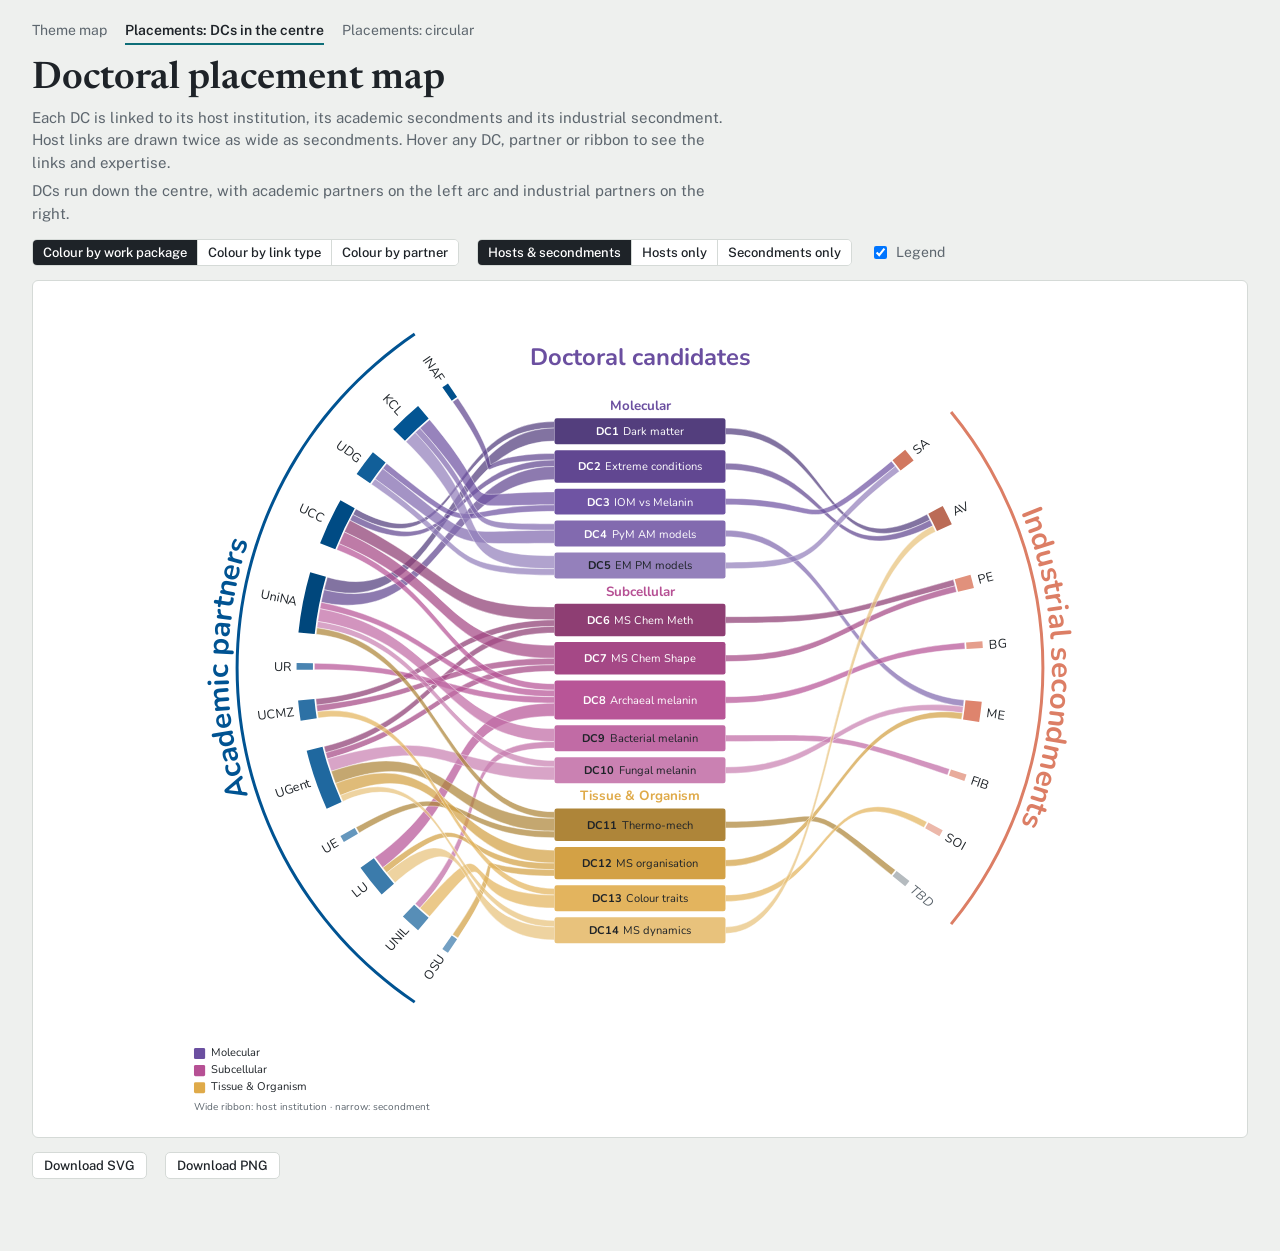
==== placements-centre.html @ cd707129 "Add placement maps linking DCs to hosts and secondments Two new pages built from Table_v3.xlsx: DCs " ====
<!doctype html>
<html lang="en">
<head>
<meta charset="utf-8">
<meta name="viewport" content="width=device-width, initial-scale=1, viewport-fit=cover">
<title>Placement map, centre</title>
<link rel="preconnect" href="https://fonts.googleapis.com">
<link rel="preconnect" href="https://fonts.gstatic.com" crossorigin>
<link href="https://fonts.googleapis.com/css2?family=Newsreader:opsz,wght@6..72,500;6..72,600&family=Public+Sans:wght@400;500;600;700&family=Nunito:wght@500;700;800&display=swap" rel="stylesheet">
<link rel="stylesheet" href="placements.css">
</head>
<body data-layout="cols">
<div class="wrap">
  <nav class="site" aria-label="Maps"><a href="index.html">Theme map</a><a href="placements-centre.html" aria-current="page">Placements: DCs in the centre</a><a href="placements-circular.html">Placements: circular</a></nav>
  <h1>Doctoral placement map</h1>
  <p>Each DC is linked to its host institution, its academic secondments and its industrial secondment. Host links are drawn twice as wide as secondments. Hover any DC, partner or ribbon to see the links and expertise.</p>
  <p>DCs run down the centre, with academic partners on the left arc and industrial partners on the right.</p>

  <div class="toolbar">
    <span class="seg" role="group" aria-label="Colour ribbons by">
      <button data-color="wp">Colour by work package</button><button data-color="kind">Colour by link type</button><button data-color="partner">Colour by partner</button>
    </span>
    <span class="seg" role="group" aria-label="Links shown">
      <button data-links="both">Hosts &amp; secondments</button><button data-links="host">Hosts only</button><button data-links="sec">Secondments only</button>
    </span>
    <label><input type="checkbox" id="optLegend"> Legend</label>
  </div>

  <div class="plate"><svg id="fig" role="img" aria-label="Map linking doctoral candidates to their host institutions and secondments"></svg></div>
  <div class="toolbar">
    <button class="btn" id="dlSvg">Download SVG</button>
    <button class="btn" id="dlPng">Download PNG</button>
  </div>
  <div class="note" id="dlNote"></div>
</div>
<div id="tip"></div>

<script src="placements.js"></script>
</body>
</html>
---- placements.css ----
:root{
  --bg:#EEF0EE; --panel:#FFFFFF; --ink:#1E2328; --muted:#5D666E; --line:#D5DAD7; --accent:#0E6E78;
  --sans:"Public Sans",system-ui,-apple-system,"Segoe UI",Arial,sans-serif;
  --serif:"Newsreader",Georgia,"Times New Roman",serif;
}
@media (prefers-color-scheme: dark){
  :root:not([data-theme="light"]){--bg:#15191C;--panel:#1E2428;--ink:#E7ECEA;--muted:#9AA5A8;--line:#343D42;--accent:#5FC2CB;}
}
:root[data-theme="dark"]{--bg:#15191C;--panel:#1E2428;--ink:#E7ECEA;--muted:#9AA5A8;--line:#343D42;--accent:#5FC2CB;}
*,*::before,*::after{box-sizing:border-box}
body{margin:0;background:var(--bg);color:var(--ink);font:15px/1.5 var(--sans)}
.wrap{max-width:1300px;margin:0 auto;padding:20px clamp(12px,3vw,32px) 48px}
h1{font:600 clamp(26px,3.4vw,38px)/1.1 var(--serif);margin:0}
p{margin:6px 0 0;color:var(--muted);max-width:78ch}
.plate{background:#fff;border:1px solid var(--line);border-radius:6px;padding:8px;margin-top:14px}
.plate svg{display:block;width:100%;height:auto;margin:0 auto;max-height:calc(100vh - 60px)}
.toolbar{display:flex;flex-wrap:wrap;gap:8px 18px;align-items:center;margin-top:14px;font-size:14px}
.toolbar label{display:inline-flex;align-items:center;gap:6px;color:var(--muted)}
.seg{display:inline-flex;border:1px solid var(--line);border-radius:5px;overflow:hidden}
.seg button{border:0;background:var(--panel);color:var(--ink);padding:5px 10px;font:500 13px var(--sans);cursor:pointer}
.seg button+button{border-left:1px solid var(--line)}
.seg button[aria-pressed="true"]{background:var(--ink);color:var(--panel)}
.btn{border:1px solid var(--line);background:var(--panel);color:var(--ink);border-radius:5px;padding:5px 11px;font:500 13px var(--sans);cursor:pointer}
.btn:hover{border-color:var(--ink)}
button:focus-visible,input:focus-visible{outline:2px solid var(--accent);outline-offset:2px}
.note{font-size:13px;color:var(--muted);min-height:1.4em;margin-top:6px}
#tip{position:fixed;pointer-events:none;background:#1E2328;color:#fff;font:13px/1.4 var(--sans);padding:6px 9px;border-radius:4px;opacity:0;transition:opacity .12s;z-index:9;max-width:300px}
#fig .rib,#fig .node{transition:opacity .15s}
#fig.focus .rib{opacity:.06!important}
#fig.focus .rib.on{opacity:.92!important}
#fig.focus .node{opacity:.3}
#fig.focus .node.on{opacity:1}
#fig [data-dc],#fig [data-pt]{cursor:pointer}
@media (prefers-reduced-motion:reduce){#fig .rib,#fig .node,#tip{transition:none}}
nav.site{display:flex;flex-wrap:wrap;gap:4px 18px;font-size:14px;margin-bottom:14px}
nav.site a{color:var(--muted);text-decoration:none;padding-bottom:2px;border-bottom:2px solid transparent}
nav.site a:hover{color:var(--ink)}
nav.site a[aria-current="page"]{color:var(--ink);font-weight:600;border-bottom-color:var(--accent)}
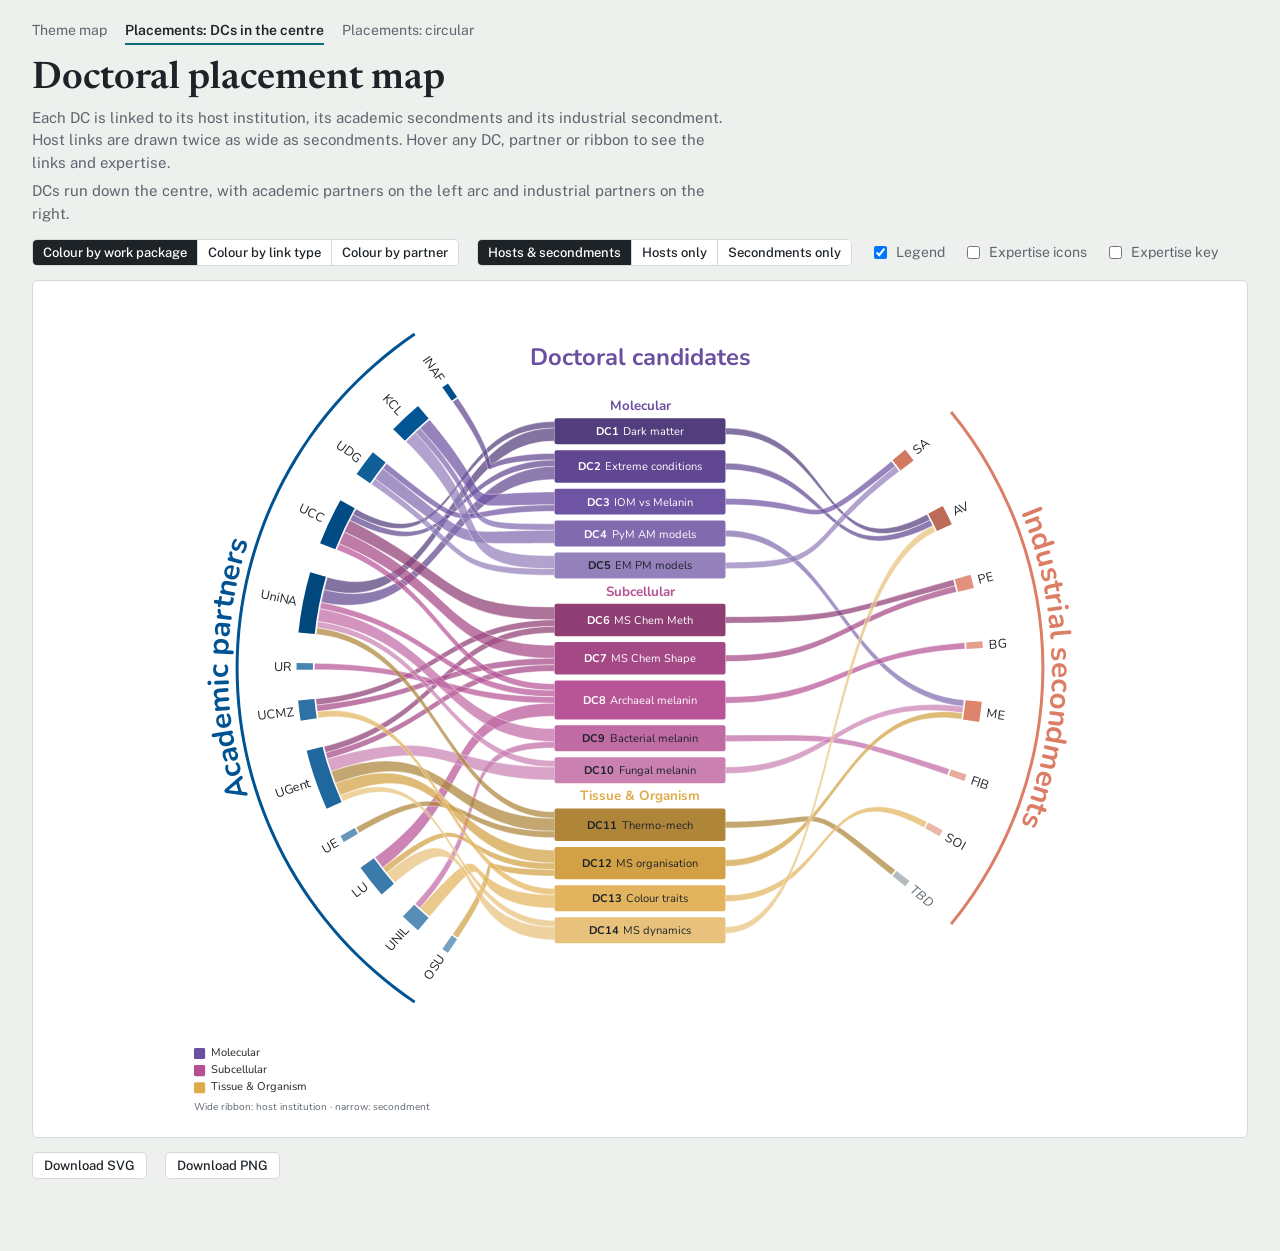
==== commit d48596c9: "Add optional expertise icons and key to placement maps - "Expertise icons" toggle draws pictograms b" ====
--- a/placements-centre.html
+++ b/placements-centre.html
@@ -24,6 +24,8 @@
       <button data-links="both">Hosts &amp; secondments</button><button data-links="host">Hosts only</button><button data-links="sec">Secondments only</button>
     </span>
     <label><input type="checkbox" id="optLegend"> Legend</label>
+    <label><input type="checkbox" id="optIcons"> Expertise icons</label>
+    <label><input type="checkbox" id="optKey"> Expertise key</label>
   </div>
 
   <div class="plate"><svg id="fig" role="img" aria-label="Map linking doctoral candidates to their host institutions and secondments"></svg></div>
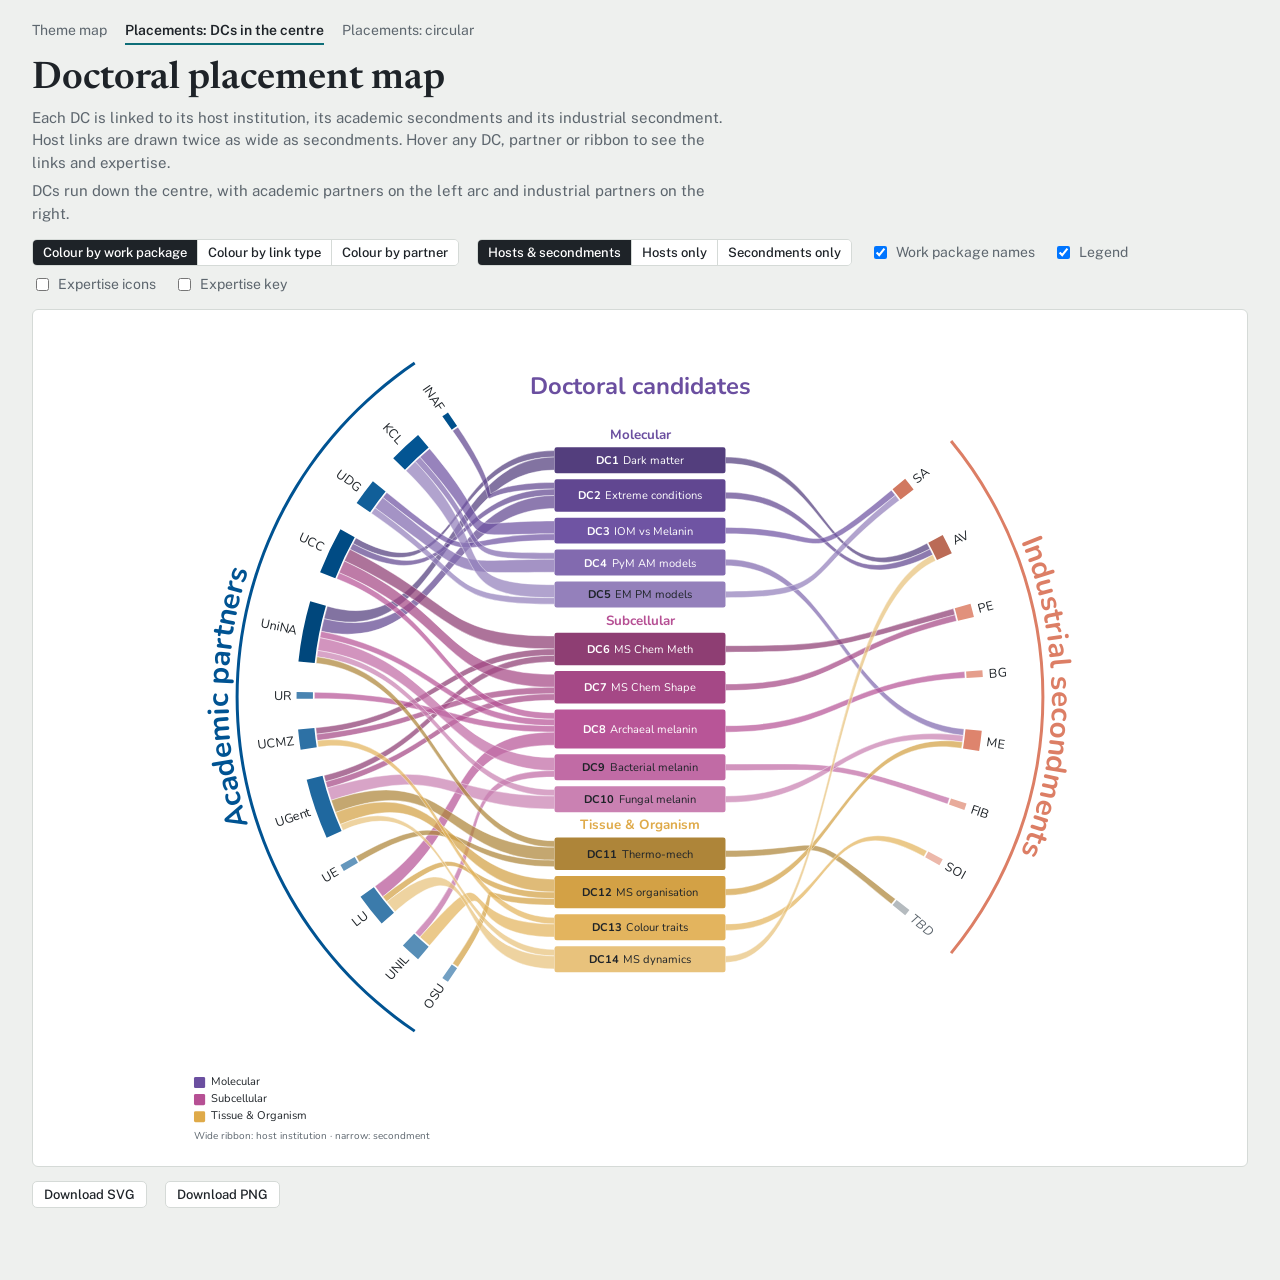
==== commit 58c5bafe: "Black line-only expertise icons; toggle for work package names - Expertise icons and key drawn as pl" ====
--- a/placements-centre.html
+++ b/placements-centre.html
@@ -23,6 +23,7 @@
     <span class="seg" role="group" aria-label="Links shown">
       <button data-links="both">Hosts &amp; secondments</button><button data-links="host">Hosts only</button><button data-links="sec">Secondments only</button>
     </span>
+    <label><input type="checkbox" id="optWP"> Work package names</label>
     <label><input type="checkbox" id="optLegend"> Legend</label>
     <label><input type="checkbox" id="optIcons"> Expertise icons</label>
     <label><input type="checkbox" id="optKey"> Expertise key</label>
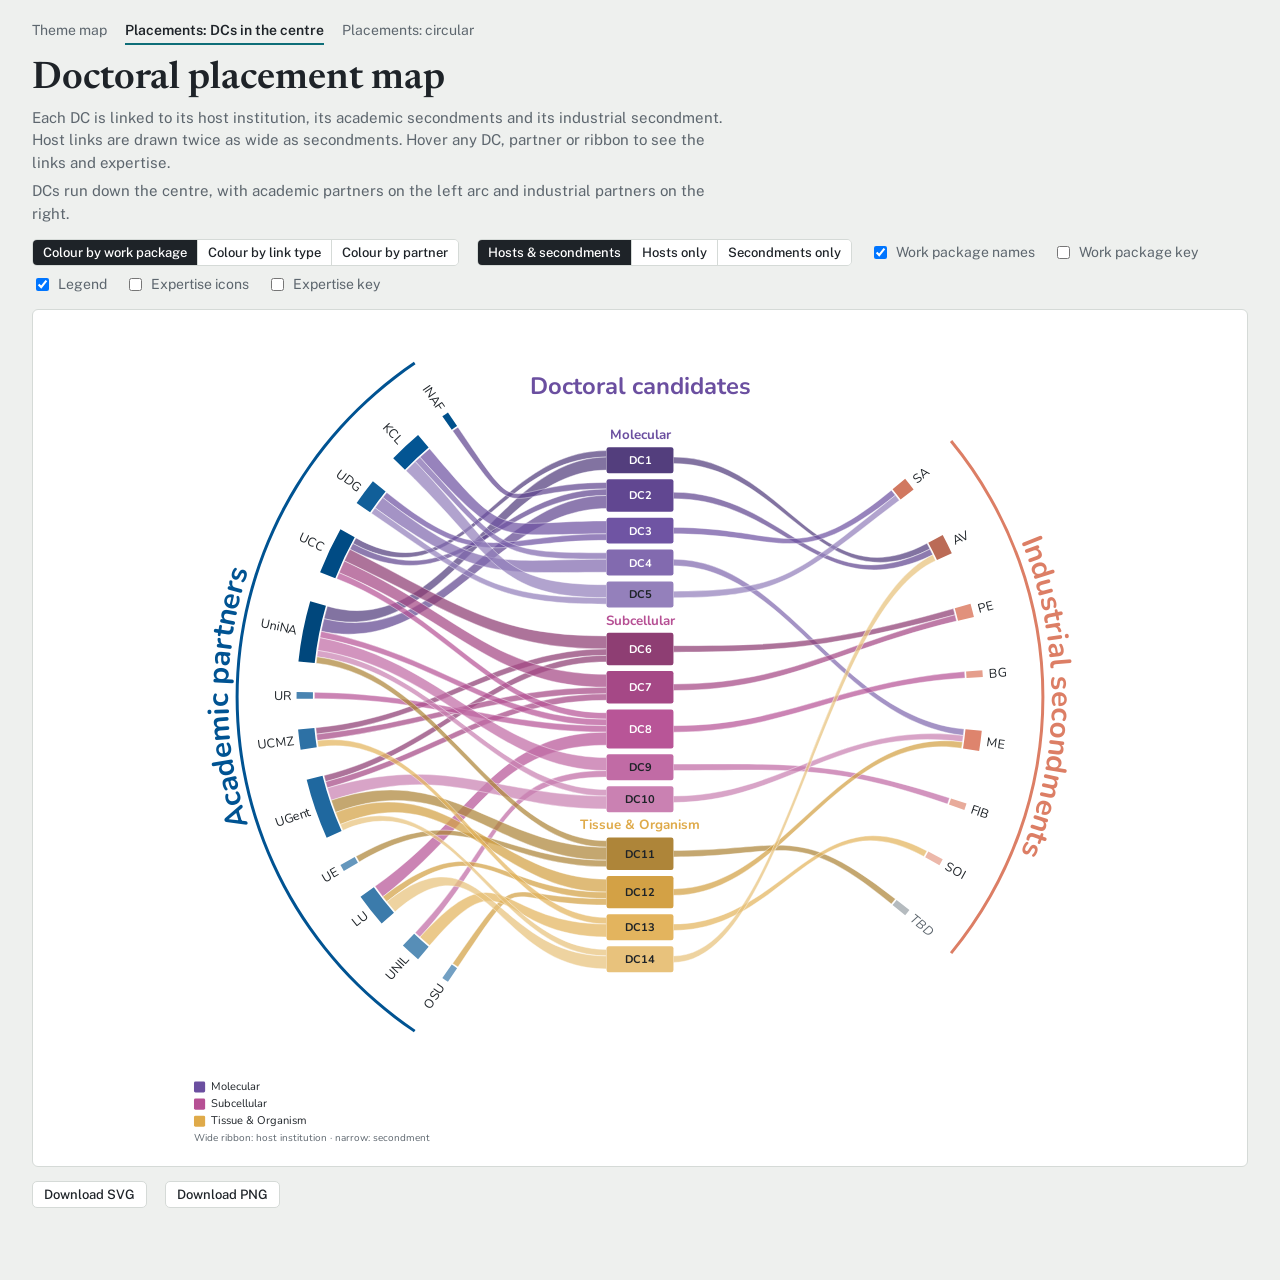
==== commit b9e68535: "Add work package key toggle to placement maps Optional key lists each work package with its colour a" ====
--- a/placements-centre.html
+++ b/placements-centre.html
@@ -24,6 +24,7 @@
       <button data-links="both">Hosts &amp; secondments</button><button data-links="host">Hosts only</button><button data-links="sec">Secondments only</button>
     </span>
     <label><input type="checkbox" id="optWP"> Work package names</label>
+    <label><input type="checkbox" id="optWPKey"> Work package key</label>
     <label><input type="checkbox" id="optLegend"> Legend</label>
     <label><input type="checkbox" id="optIcons"> Expertise icons</label>
     <label><input type="checkbox" id="optKey"> Expertise key</label>
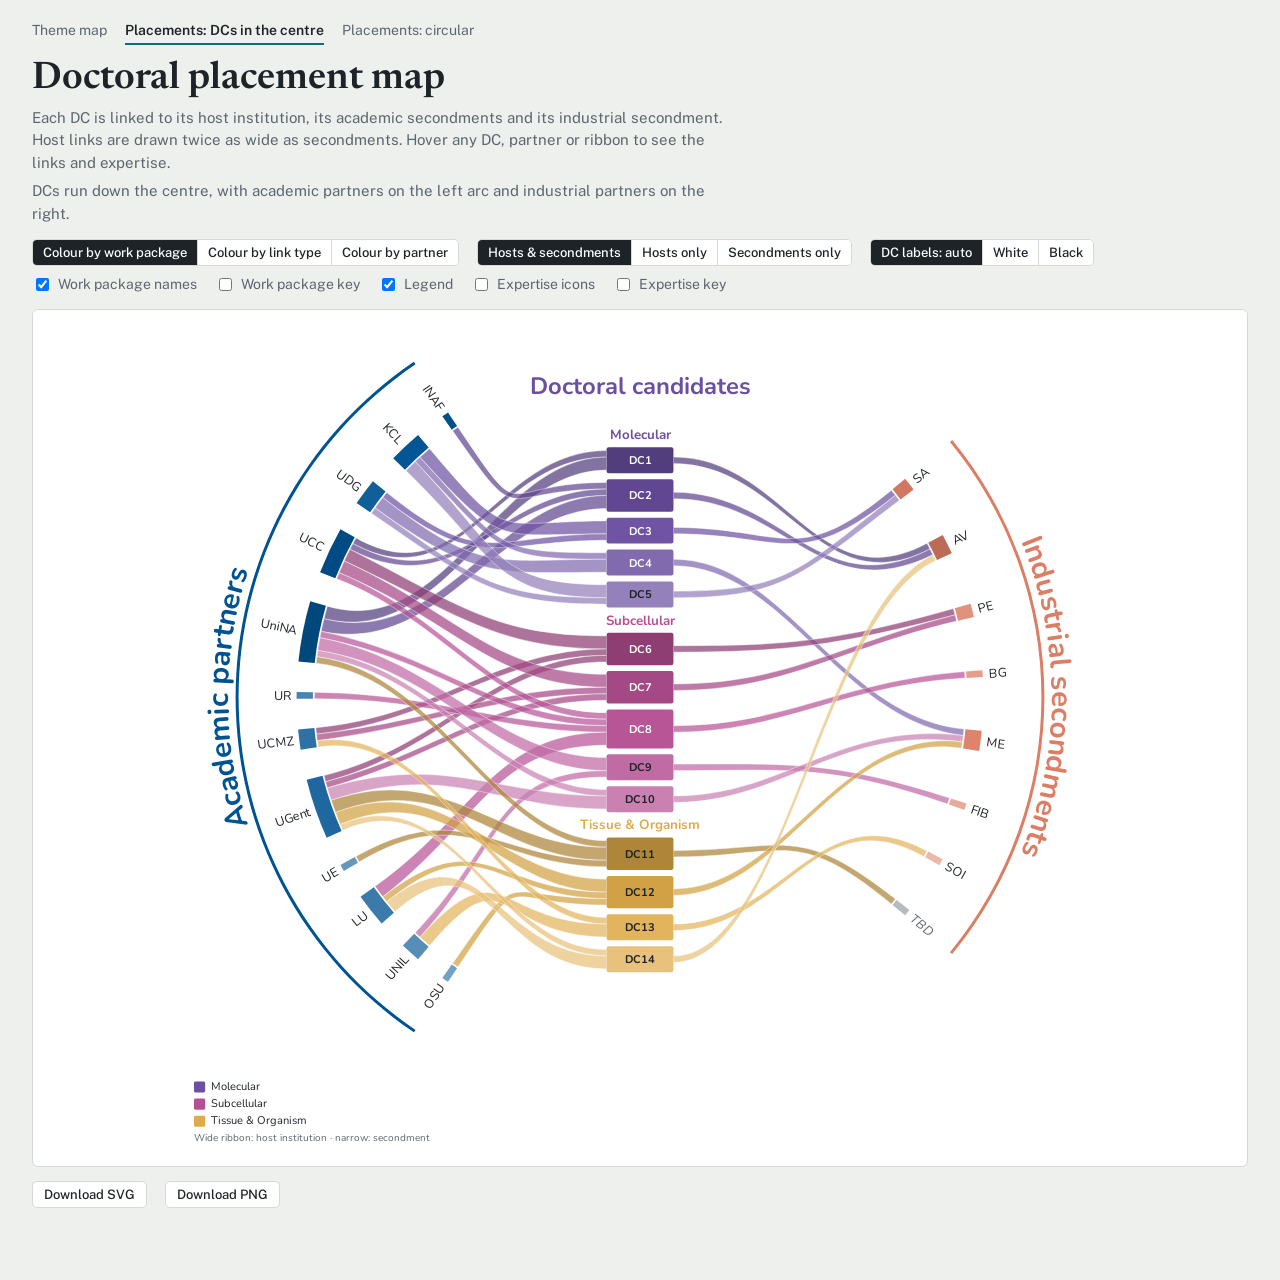
==== commit 9df53707: "Add DC label colour switch to placement maps Auto (contrast per box, as before), or white or black o" ====
--- a/placements-centre.html
+++ b/placements-centre.html
@@ -23,6 +23,9 @@
     <span class="seg" role="group" aria-label="Links shown">
       <button data-links="both">Hosts &amp; secondments</button><button data-links="host">Hosts only</button><button data-links="sec">Secondments only</button>
     </span>
+    <span class="seg" role="group" aria-label="DC label colour">
+      <button data-dctext="auto" title="White or dark text, whichever reads best on each box">DC labels: auto</button><button data-dctext="white">White</button><button data-dctext="black">Black</button>
+    </span>
     <label><input type="checkbox" id="optWP"> Work package names</label>
     <label><input type="checkbox" id="optWPKey"> Work package key</label>
     <label><input type="checkbox" id="optLegend"> Legend</label>
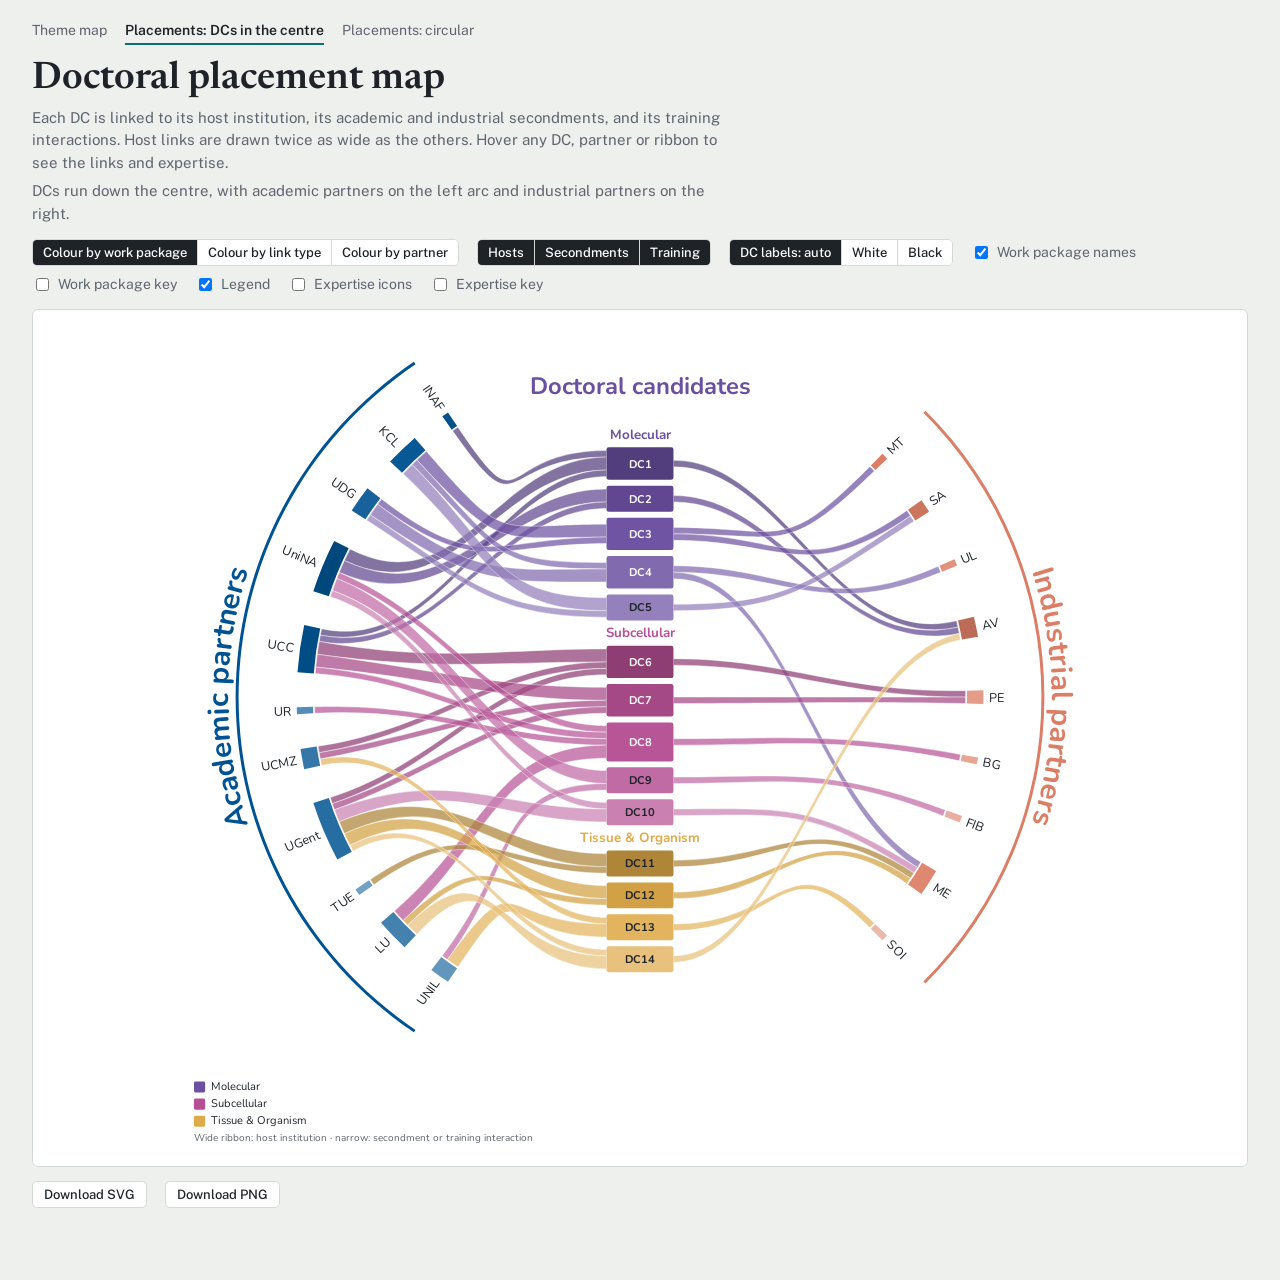
==== commit 72229bd0: "Add training interactions and spreadsheet revisions to placement maps Co-Authored-By: Claude Opus 5." ====
--- a/placements-centre.html
+++ b/placements-centre.html
@@ -13,15 +13,15 @@
 <div class="wrap">
   <nav class="site" aria-label="Maps"><a href="index.html">Theme map</a><a href="placements-centre.html" aria-current="page">Placements: DCs in the centre</a><a href="placements-circular.html">Placements: circular</a></nav>
   <h1>Doctoral placement map</h1>
-  <p>Each DC is linked to its host institution, its academic secondments and its industrial secondment. Host links are drawn twice as wide as secondments. Hover any DC, partner or ribbon to see the links and expertise.</p>
+  <p>Each DC is linked to its host institution, its academic and industrial secondments, and its training interactions. Host links are drawn twice as wide as the others. Hover any DC, partner or ribbon to see the links and expertise.</p>
   <p>DCs run down the centre, with academic partners on the left arc and industrial partners on the right.</p>
 
   <div class="toolbar">
     <span class="seg" role="group" aria-label="Colour ribbons by">
       <button data-color="wp">Colour by work package</button><button data-color="kind">Colour by link type</button><button data-color="partner">Colour by partner</button>
     </span>
-    <span class="seg" role="group" aria-label="Links shown">
-      <button data-links="both">Hosts &amp; secondments</button><button data-links="host">Hosts only</button><button data-links="sec">Secondments only</button>
+    <span class="seg" role="group" aria-label="Links shown (each switches on or off)">
+      <button data-show="host">Hosts</button><button data-show="sec">Secondments</button><button data-show="train">Training</button>
     </span>
     <span class="seg" role="group" aria-label="DC label colour">
       <button data-dctext="auto" title="White or dark text, whichever reads best on each box">DC labels: auto</button><button data-dctext="white">White</button><button data-dctext="black">Black</button>
@@ -33,7 +33,7 @@
     <label><input type="checkbox" id="optKey"> Expertise key</label>
   </div>
 
-  <div class="plate"><svg id="fig" role="img" aria-label="Map linking doctoral candidates to their host institutions and secondments"></svg></div>
+  <div class="plate"><svg id="fig" role="img" aria-label="Map linking doctoral candidates to their host institutions, secondments and training partners"></svg></div>
   <div class="toolbar">
     <button class="btn" id="dlSvg">Download SVG</button>
     <button class="btn" id="dlPng">Download PNG</button>
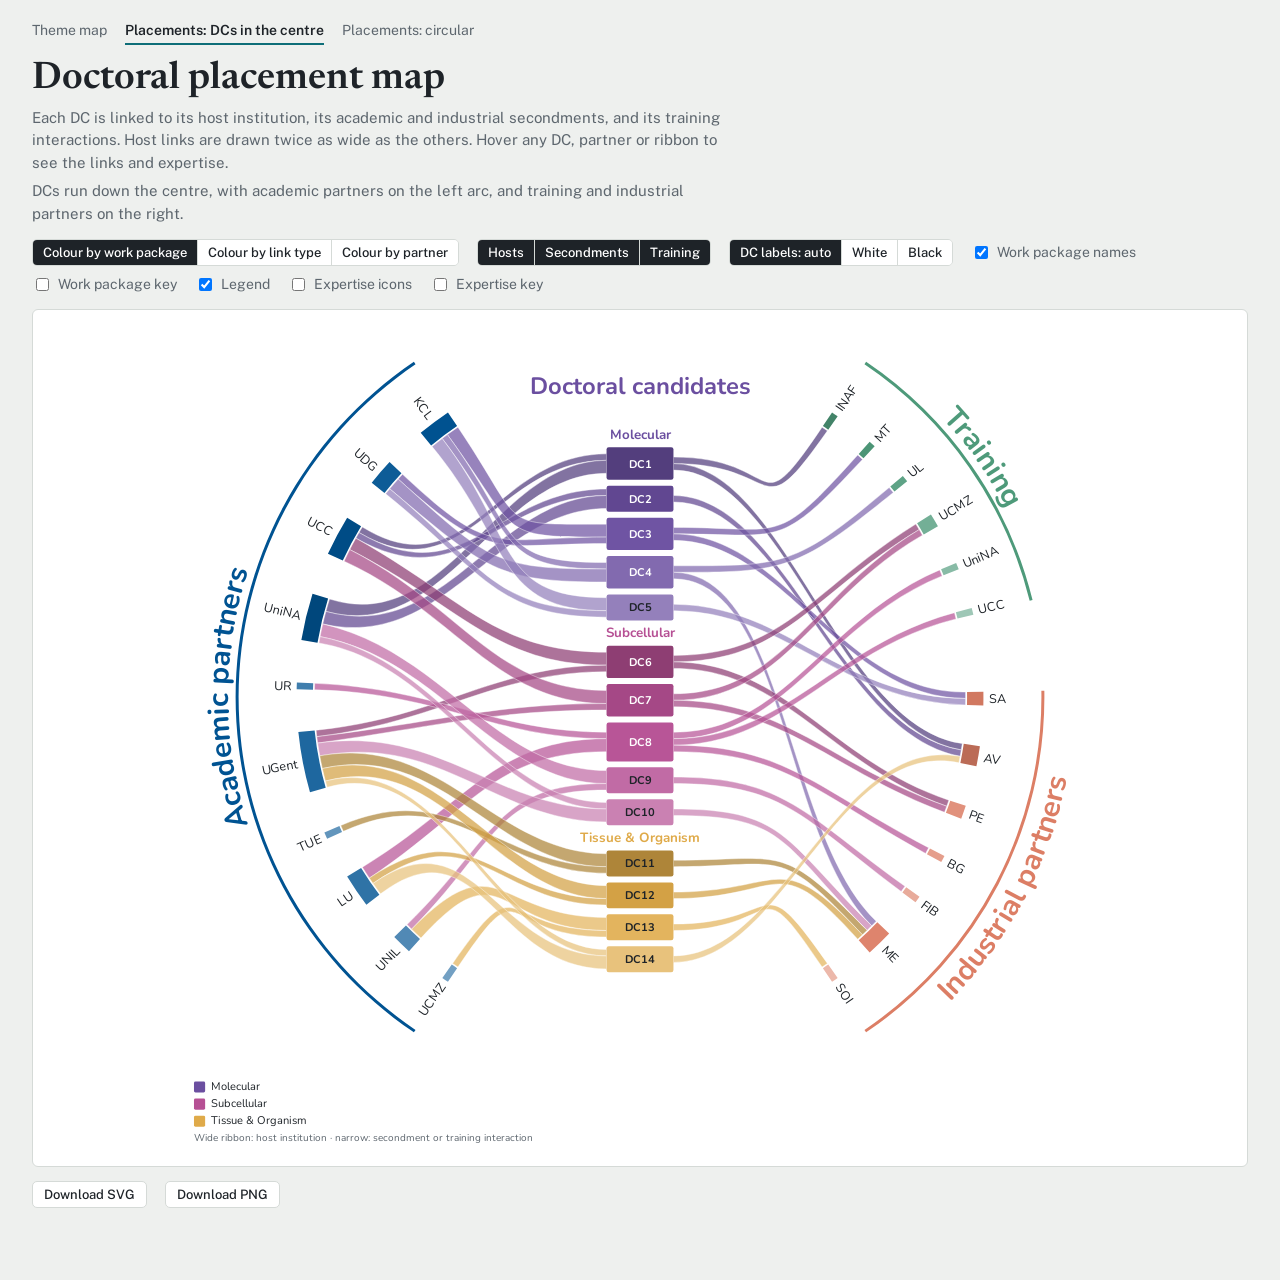
==== commit 2622b1e3: "Show training partners as their own group in placement maps Co-Authored-By: Claude Opus 5.5 <noreply" ====
--- a/placements-centre.html
+++ b/placements-centre.html
@@ -14,7 +14,7 @@
   <nav class="site" aria-label="Maps"><a href="index.html">Theme map</a><a href="placements-centre.html" aria-current="page">Placements: DCs in the centre</a><a href="placements-circular.html">Placements: circular</a></nav>
   <h1>Doctoral placement map</h1>
   <p>Each DC is linked to its host institution, its academic and industrial secondments, and its training interactions. Host links are drawn twice as wide as the others. Hover any DC, partner or ribbon to see the links and expertise.</p>
-  <p>DCs run down the centre, with academic partners on the left arc and industrial partners on the right.</p>
+  <p>DCs run down the centre, with academic partners on the left arc, and training and industrial partners on the right.</p>
 
   <div class="toolbar">
     <span class="seg" role="group" aria-label="Colour ribbons by">
